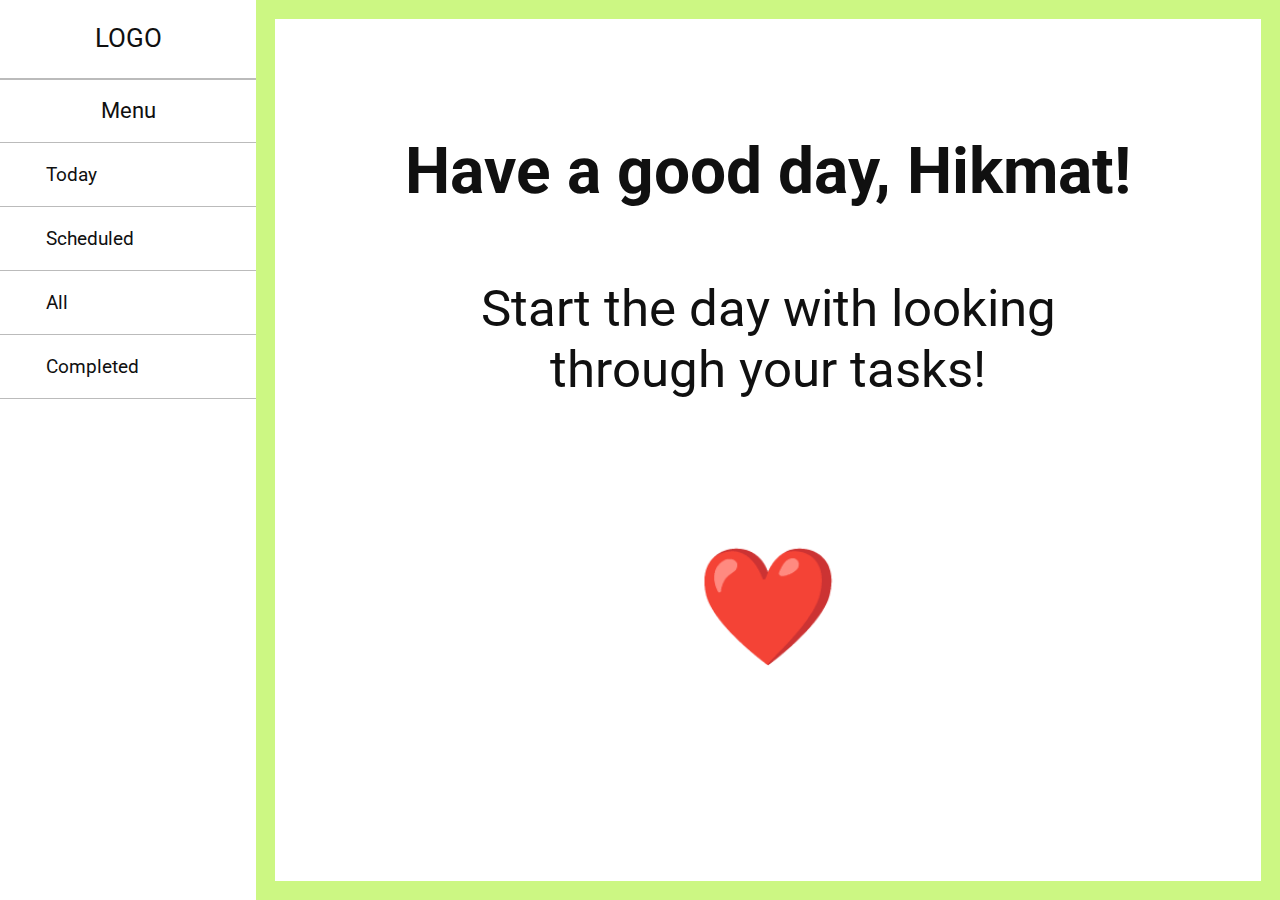
==== index.html @ 398df575 "today page, adding todos to local storage" ====
<!DOCTYPE html>
<html lang="en">
  <head>
    <meta charset="UTF-8" />
    <meta name="viewport" content="width=device-width, initial-scale=1.0" />
    <link
      rel="stylesheet"
      href="https://cdnjs.cloudflare.com/ajax/libs/font-awesome/6.6.0/css/all.min.css"
      integrity="sha512-Kc323vGBEqzTmouAECnVceyQqyqdsSiqLQISBL29aUW4U/M7pSPA/gEUZQqv1cwx4OnYxTxve5UMg5GT6L4JJg=="
      crossorigin="anonymous"
      referrerpolicy="no-referrer"
    />
    <link rel="stylesheet" href="./css/styles.css" />
    <title>Task Management</title>
  </head>
  <body>
    <aside>
      <header class="logo">LOGO</header>
      <main class="menu">
        <h3 class="menu-title">Menu</h3>
        <div class="menu-items">
          <a class="menu-item" id="today">
            <div class="menu-item-logo">
              <i class="fa-regular fa-calendar fa-lg"></i>
            </div>
            <div class="menu-item-text">Today</div>
          </a>
          <a class="menu-item" id="scheduled">
            <div class="menu-item-logo">
              <i class="fa-solid fa-calendar-days fa-lg"></i>
            </div>
            <div class="menu-item-text">Scheduled</div>
          </a>
          <a class="menu-item" id="all">
            <div class="menu-item-logo">
              <i class="fa-solid fa-box-archive fa-lg"></i>
            </div>
            <div class="menu-item-text">All</div>
          </a>
          <a class="menu-item" id="completed">
            <div class="menu-item-logo">
              <i class="fa-regular fa-circle-check fa-lg"></i>
            </div>
            <div class="menu-item-text">Completed</div>
          </a>
        </div>
      </main>
      <footer>
        <div class="stars">
          <div class="star filled"><i class="fa-solid fa-star"></i></div>
          <div class="star filled"><i class="fa-solid fa-star"></i></div>
          <div class="star"><i class="fa-regular fa-star"></i></div>
          <div class="star"><i class="fa-regular fa-star"></i></div>
          <div class="star"><i class="fa-regular fa-star"></i></div>
        </div>
      </footer>
    </aside>
    <main class="home-page">
      <h1 class="main_title">Have a good day, Hikmat!</h1>
      <h2 class="main_sub-title">
        Start the day with looking through your tasks!
      </h2>
      <p class="heart">❤️</p>
      <div class="logo"></div>
    </main>
  </body>
  <script src="index.js"></script>
</html>
---- css/styles.css ----
@import url("https://fonts.googleapis.com/css2?family=Roboto:ital,wght@0,100;0,300;0,400;0,500;0,700;0,900;1,100;1,300;1,400;1,500;1,700;1,900&display=swap");

* {
  margin: 0;
  padding: 0;
  box-sizing: border-box;
}
:root {
  --bg-color: #ccf783;
  --selected-color: rgba(47, 128, 47, 0.66);
  --main-color: #101010;
  --border-general: 2px solid #bbb;
  --border-menu-items: 1px solid #bbb;
}

body {
  font-family: "Roboto", sans-serif;
  background-color: var(--bg-color);
  display: grid;
  grid-template-columns: 20% 1fr;
  color: var(--main-color);
  overflow: hidden;
}

body > main {
  overflow-y: scroll;
}

aside {
  background-color: white;
  display: flex;
  flex-direction: column;
  height: 100vh;
  position: sticky;
  padding-top: 80px;
}

aside header {
  width: 100%;
  font-size: 2vw;
  text-align: center;
  line-height: 3;
  border-bottom: var(--border-general);
  user-select: none;
  --webkit-user-select: none;
  position: absolute;
  height: 80px;
  top: 0;
}

aside .menu .menu-title {
  font-size: 1.75vw;
  text-align: center;
  line-height: 2.75;
  font-weight: 400;
  border-bottom: var(--border-menu-items);
  width: 100%;
  user-select: none;
  --webkit-user-select: none;
}

aside .menu .menu-items {
  height: 20vw;
  display: grid;
}

aside .menu .menu-item {
  display: flex;
  align-items: center;
  gap: 20px;
  font-size: 1.5vw;
  border-bottom: var(--border-menu-items);
  padding: 0.5vw 2vw;
  cursor: pointer;
  user-select: none;
  --webkit-user-select: none;
}

aside .menu .menu-item.selected {
  background-color: var(--selected-color);
  color: white;
}

/* aside .menu .menu-item#today .menu-item-logo {
  position: relative;
} */

/* aside .menu .menu-item#today .menu-item-logo::after {
  content: "19";
  position: absolute;
  top: 9px;
  left: 4px;
  font-size: 15px;
} */

aside footer {
  bottom: 0;
  margin-top: auto;
  padding: 2rem;
}

aside footer .stars {
  display: flex;
  align-items: center;
  justify-content: center;
  font-size: 24px;
}

aside footer .stars .star {
  cursor: pointer;
}

.home-page {
  background-color: white;
  display: grid;
  place-items: center;
  width: 77vw;
  margin: calc(3vw / 2) auto;
  grid-template-rows: max-content;
  padding-top: 9vw;
}

.home-page .main_title {
  font-size: 5vw;
}

.home-page .main_sub-title {
  font-size: 4vw;
  font-weight: 400;
  padding: 0 9vw;
  text-align: center;
}

.home-page .heart {
  font-size: 9vw;
}

.today_main {
  background-color: white;
  width: 77vw;
  max-height: 560px;
  margin: calc(3vw / 2) auto;
}
.today_main .today_nav {
  /* display: flex; */
  align-items: center;
  justify-content: space-around;
  text-align: center;

  padding-top: 30px;
  font-size: 30px !important;
  margin: 0 10px 30px 10px;
  position: sticky;
  top: 0;
  background-color: white;
}

.today_main .today_nav .today_nav-go_back {
  position: absolute;
  top: 30px;
  left: 20px;
}

.today_main .today_nav .today_nav_title {
  font-size: 30px !important;
}

.today_main .today_sub-title {
  text-align: center;
  font-weight: normal;
}

.today_main .today_tasks {
  margin-left: 70px;
  margin-top: 30px;
  font-size: 22px;
  margin-bottom: 30px;
}

.today_main .today_tasks .today_task {
  display: flex;
  flex-direction: row;
  cursor: pointer;
  margin: 10px 0;
  align-items: center;
}
.today_main .today_tasks .today_task .task-text {
  margin-left: 5px;
}
.today_main .today_tasks .today_task .task-text input {
  display: block;
  outline: 0;
  border: 0;
  font-size: inherit;
  min-width: 100px;
  width: fit-content;
}

.today_main .today_tasks .today_task.done .task-text {
  text-decoration-line: line-through;
  color: rgba(0, 0, 0, 0.69);
}
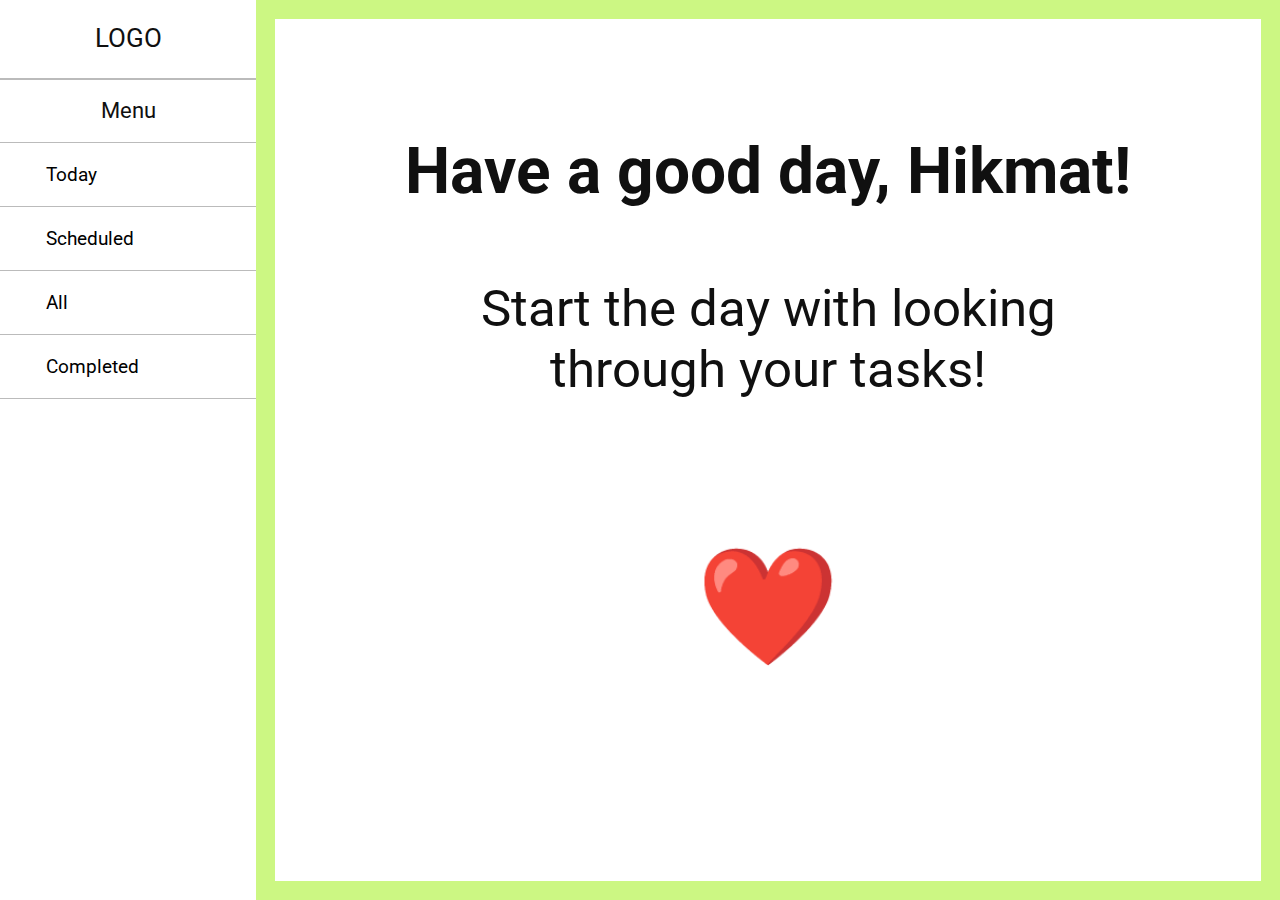
==== commit 626eaceb: "today page done, structural change" ====
--- a/index.html
+++ b/index.html
@@ -19,7 +19,7 @@
       <main class="menu">
         <h3 class="menu-title">Menu</h3>
         <div class="menu-items">
-          <a class="menu-item" id="today">
+          <a class="menu-item" href="./today-page/today.html" id="today">
             <div class="menu-item-logo">
               <i class="fa-regular fa-calendar fa-lg"></i>
             </div>
--- a/css/styles.css
+++ b/css/styles.css
@@ -74,6 +74,8 @@
   cursor: pointer;
   user-select: none;
   --webkit-user-select: none;
+  color: black;
+  text-decoration: none;
 }
 
 aside .menu .menu-item.selected {
@@ -134,69 +136,3 @@
 .home-page .heart {
   font-size: 9vw;
 }
-
-.today_main {
-  background-color: white;
-  width: 77vw;
-  max-height: 560px;
-  margin: calc(3vw / 2) auto;
-}
-.today_main .today_nav {
-  /* display: flex; */
-  align-items: center;
-  justify-content: space-around;
-  text-align: center;
-
-  padding-top: 30px;
-  font-size: 30px !important;
-  margin: 0 10px 30px 10px;
-  position: sticky;
-  top: 0;
-  background-color: white;
-}
-
-.today_main .today_nav .today_nav-go_back {
-  position: absolute;
-  top: 30px;
-  left: 20px;
-}
-
-.today_main .today_nav .today_nav_title {
-  font-size: 30px !important;
-}
-
-.today_main .today_sub-title {
-  text-align: center;
-  font-weight: normal;
-}
-
-.today_main .today_tasks {
-  margin-left: 70px;
-  margin-top: 30px;
-  font-size: 22px;
-  margin-bottom: 30px;
-}
-
-.today_main .today_tasks .today_task {
-  display: flex;
-  flex-direction: row;
-  cursor: pointer;
-  margin: 10px 0;
-  align-items: center;
-}
-.today_main .today_tasks .today_task .task-text {
-  margin-left: 5px;
-}
-.today_main .today_tasks .today_task .task-text input {
-  display: block;
-  outline: 0;
-  border: 0;
-  font-size: inherit;
-  min-width: 100px;
-  width: fit-content;
-}
-
-.today_main .today_tasks .today_task.done .task-text {
-  text-decoration-line: line-through;
-  color: rgba(0, 0, 0, 0.69);
-}
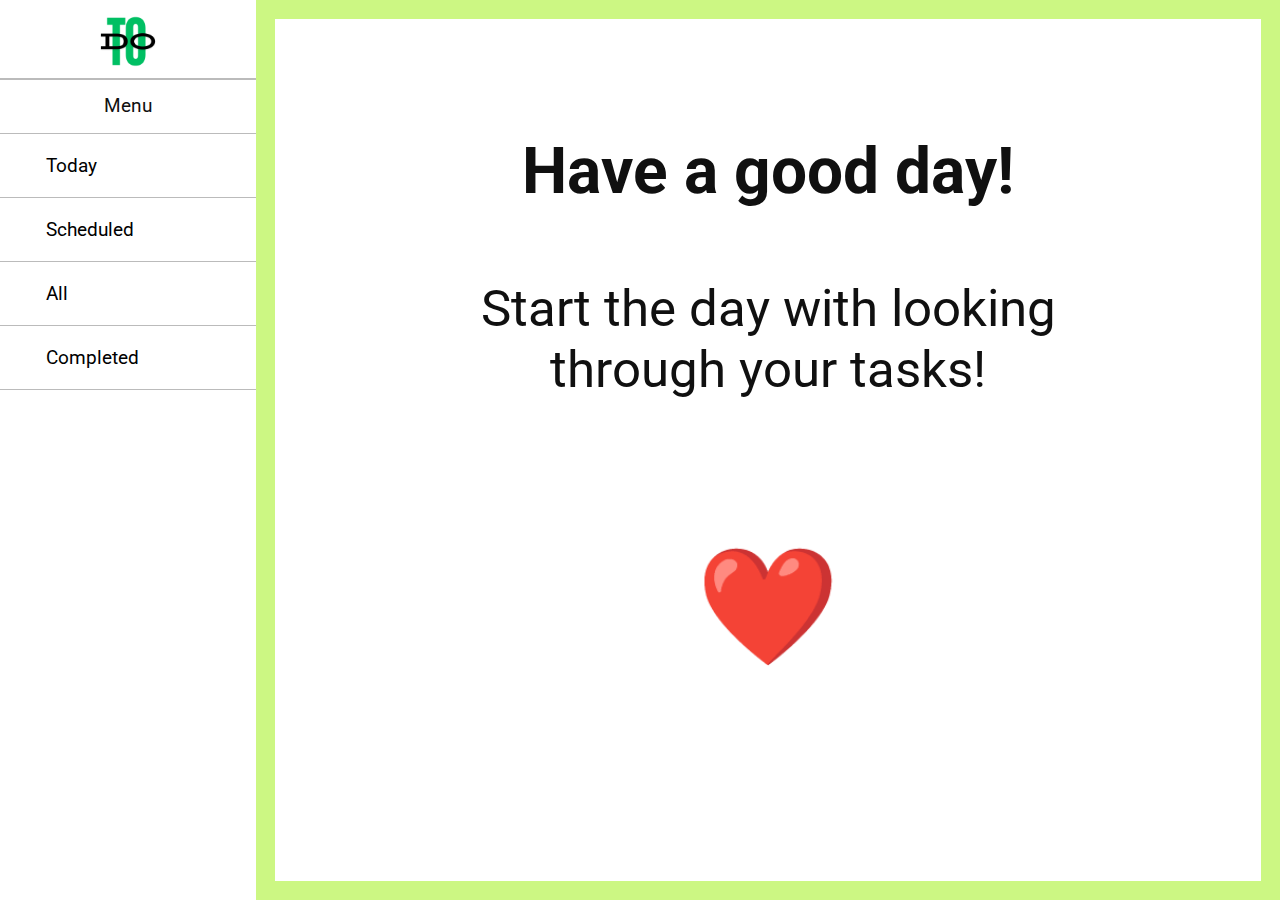
==== commit 96fc035e: "website for desktop done" ====
--- a/index.html
+++ b/index.html
@@ -3,6 +3,7 @@
   <head>
     <meta charset="UTF-8" />
     <meta name="viewport" content="width=device-width, initial-scale=1.0" />
+    <link rel="icon" type="image/x-icon" href="../assets/favicon.ico" />
     <link
       rel="stylesheet"
       href="https://cdnjs.cloudflare.com/ajax/libs/font-awesome/6.6.0/css/all.min.css"
@@ -15,7 +16,9 @@
   </head>
   <body>
     <aside>
-      <header class="logo">LOGO</header>
+      <header class="logo">
+        <img src="./assets/logo.png" alt="logo" width="90" />
+      </header>
       <main class="menu">
         <h3 class="menu-title">Menu</h3>
         <div class="menu-items">
@@ -25,13 +28,17 @@
             </div>
             <div class="menu-item-text">Today</div>
           </a>
-          <a class="menu-item" id="scheduled">
+          <a
+            href="./scheduled-page/scheduled.html"
+            class="menu-item"
+            id="scheduled"
+          >
             <div class="menu-item-logo">
               <i class="fa-solid fa-calendar-days fa-lg"></i>
             </div>
             <div class="menu-item-text">Scheduled</div>
           </a>
-          <a class="menu-item" id="all">
+          <a href="./all-tasks-page/all-tasks.html" class="menu-item" id="all">
             <div class="menu-item-logo">
               <i class="fa-solid fa-box-archive fa-lg"></i>
             </div>
@@ -49,14 +56,14 @@
         <div class="stars">
           <div class="star filled"><i class="fa-solid fa-star"></i></div>
           <div class="star filled"><i class="fa-solid fa-star"></i></div>
-          <div class="star"><i class="fa-regular fa-star"></i></div>
-          <div class="star"><i class="fa-regular fa-star"></i></div>
-          <div class="star"><i class="fa-regular fa-star"></i></div>
+          <div class="star"><i class="fa-solid fa-star"></i></div>
+          <div class="star"><i class="fa-solid fa-star"></i></div>
+          <div class="star"><i class="fa-solid fa-star"></i></div>
         </div>
       </footer>
     </aside>
     <main class="home-page">
-      <h1 class="main_title">Have a good day, Hikmat!</h1>
+      <h1 class="main_title">Have a good day!</h1>
       <h2 class="main_sub-title">
         Start the day with looking through your tasks!
       </h2>
--- a/css/styles.css
+++ b/css/styles.css
@@ -49,7 +49,7 @@
 }
 
 aside .menu .menu-title {
-  font-size: 1.75vw;
+  font-size: 1.5vw;
   text-align: center;
   line-height: 2.75;
   font-weight: 400;
@@ -136,3 +136,36 @@
 .home-page .heart {
   font-size: 9vw;
 }
+
+main .task {
+  display: flex;
+  flex-direction: row;
+  cursor: pointer;
+  margin: 10px 0;
+  align-items: center;
+}
+
+main .task .task-text {
+  margin-left: 5px;
+  margin-right: 100px;
+
+  flex-grow: 1;
+}
+
+main .task.done .task-text {
+  text-decoration-line: line-through;
+  color: rgba(0, 0, 0, 0.69);
+}
+
+main .task .task-text input {
+  display: block;
+  outline: 0;
+  border: 0;
+  font-size: inherit;
+  min-width: 100px;
+  width: 100%;
+}
+
+main .task .task-text input:disabled {
+  background-color: white;
+}
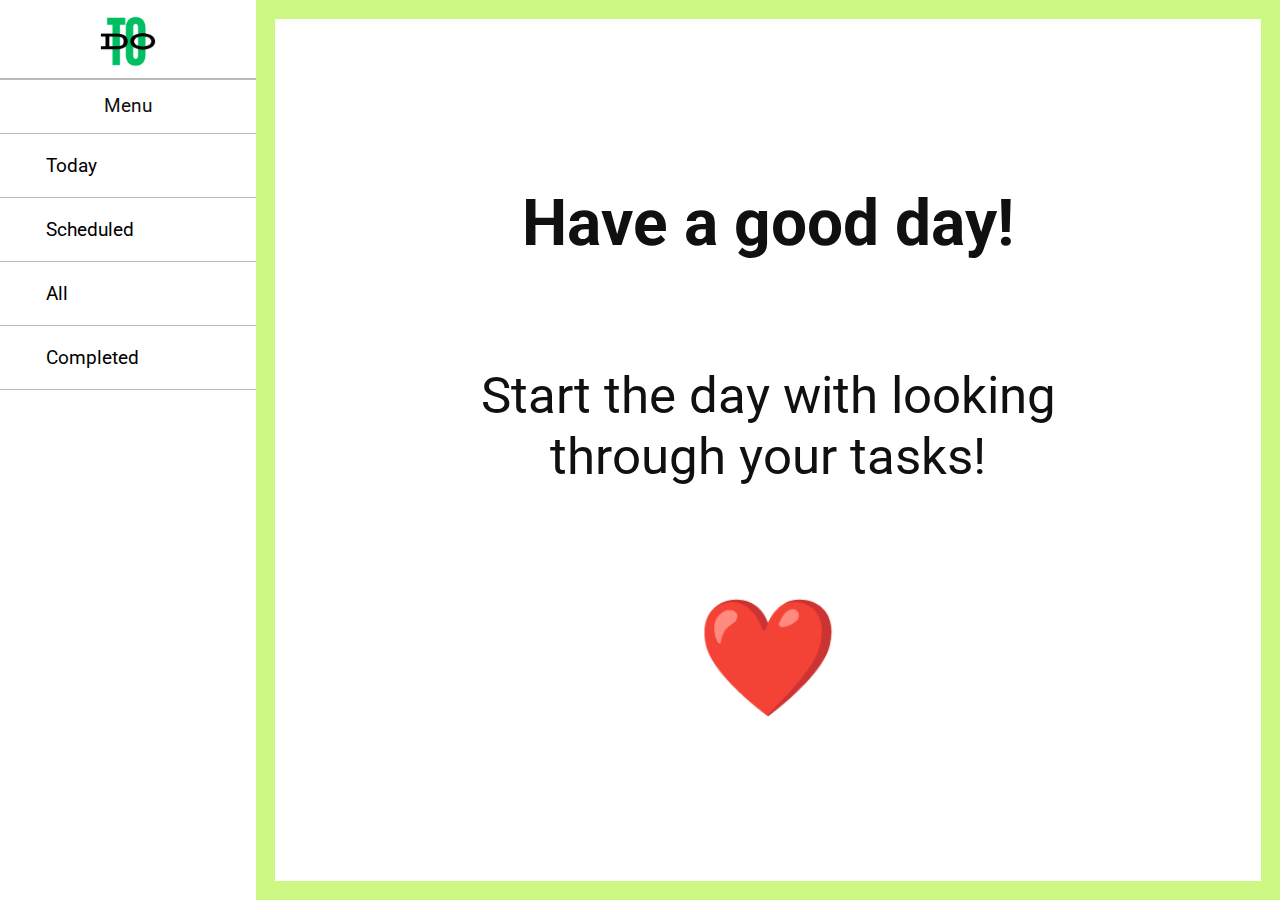
==== commit 8db7ff1d: "responsive web design done" ====
--- a/index.html
+++ b/index.html
@@ -15,9 +15,9 @@
     <title>Task Management</title>
   </head>
   <body>
-    <aside>
+    <aside class="hide">
       <header class="logo">
-        <img src="./assets/logo.png" alt="logo" width="90" />
+        <img src="./assets/logo.png" alt="logo" />
       </header>
       <main class="menu">
         <h3 class="menu-title">Menu</h3>
@@ -54,15 +54,20 @@
       </main>
       <footer>
         <div class="stars">
-          <div class="star filled"><i class="fa-solid fa-star"></i></div>
-          <div class="star filled"><i class="fa-solid fa-star"></i></div>
-          <div class="star"><i class="fa-solid fa-star"></i></div>
-          <div class="star"><i class="fa-solid fa-star"></i></div>
-          <div class="star"><i class="fa-solid fa-star"></i></div>
+          <div class="star"><i class="fa-regular fa-star"></i></div>
+          <div class="star"><i class="fa-regular fa-star"></i></div>
+          <div class="star"><i class="fa-regular fa-star"></i></div>
+          <div class="star"><i class="fa-regular fa-star"></i></div>
+          <div class="star"><i class="fa-regular fa-star"></i></div>
         </div>
       </footer>
     </aside>
     <main class="home-page">
+      <nav>
+        <div class="hamburger">
+          <i class="fa-solid fa-bars"></i>
+        </div>
+      </nav>
       <h1 class="main_title">Have a good day!</h1>
       <h2 class="main_sub-title">
         Start the day with looking through your tasks!
--- a/css/styles.css
+++ b/css/styles.css
@@ -33,6 +33,7 @@
   height: 100vh;
   position: sticky;
   padding-top: 80px;
+  transition: all 200ms;
 }
 
 aside header {
@@ -47,6 +48,9 @@
   height: 80px;
   top: 0;
 }
+aside header img {
+  width: 90px;
+}
 
 aside .menu .menu-title {
   font-size: 1.5vw;
@@ -105,11 +109,14 @@
   display: flex;
   align-items: center;
   justify-content: center;
-  font-size: 24px;
+  font-size: 1.5vw;
 }
 
 aside footer .stars .star {
   cursor: pointer;
+}
+aside footer .stars .star.shadow {
+  opacity: 0.7;
 }
 
 .home-page {
@@ -169,3 +176,98 @@
 main .task .task-text input:disabled {
   background-color: white;
 }
+nav .hamburger {
+  display: none;
+}
+@media screen and (max-width: 767px) {
+  body {
+    height: 100vh;
+    width: 100vw;
+    display: grid;
+  }
+  aside {
+    /* display: none; */
+    position: absolute;
+    z-index: 99;
+    padding-top: 60px;
+    width: 180px;
+  }
+  aside.hide {
+    margin-left: -900px;
+  }
+
+  .home-page {
+    width: 95vw;
+    height: 96%;
+    margin-top: 15px;
+    margin-left: 9px;
+    display: flex;
+    flex-direction: column;
+    align-items: center;
+    justify-content: center;
+    gap: 30px;
+    position: relative;
+  }
+  nav .hamburger {
+    display: block;
+    position: absolute;
+    top: 30px;
+    right: 30px;
+    cursor: pointer;
+    font-size: 24px;
+  }
+
+  .home-page .main_title {
+    font-size: 5vh;
+  }
+
+  .home-page .main_sub-title {
+    font-size: 4vh;
+  }
+
+  .home-page .heart {
+    font-size: 9vh;
+  }
+
+  aside header {
+    font-size: 2vh;
+    line-height: 3;
+    height: 60px;
+    top: 0;
+  }
+
+  aside header img {
+    width: 70px;
+  }
+
+  aside .menu .menu-title {
+    font-size: 2vh;
+    text-align: center;
+    line-height: 2.75;
+    font-weight: 500;
+  }
+
+  aside .menu .menu-items {
+    height: 20vh;
+    display: grid;
+  }
+
+  aside .menu .menu-item {
+    display: flex;
+    align-items: center;
+    gap: 20px;
+    font-size: 1.5vh;
+    border-bottom: var(--border-menu-items);
+    padding: 0.5vw 2vh;
+    cursor: pointer;
+    user-select: none;
+    --webkit-user-select: none;
+    color: black;
+    text-decoration: none;
+  }
+
+  aside .menu .menu-item.selected {
+    background-color: var(--selected-color);
+    color: white;
+  }
+}
